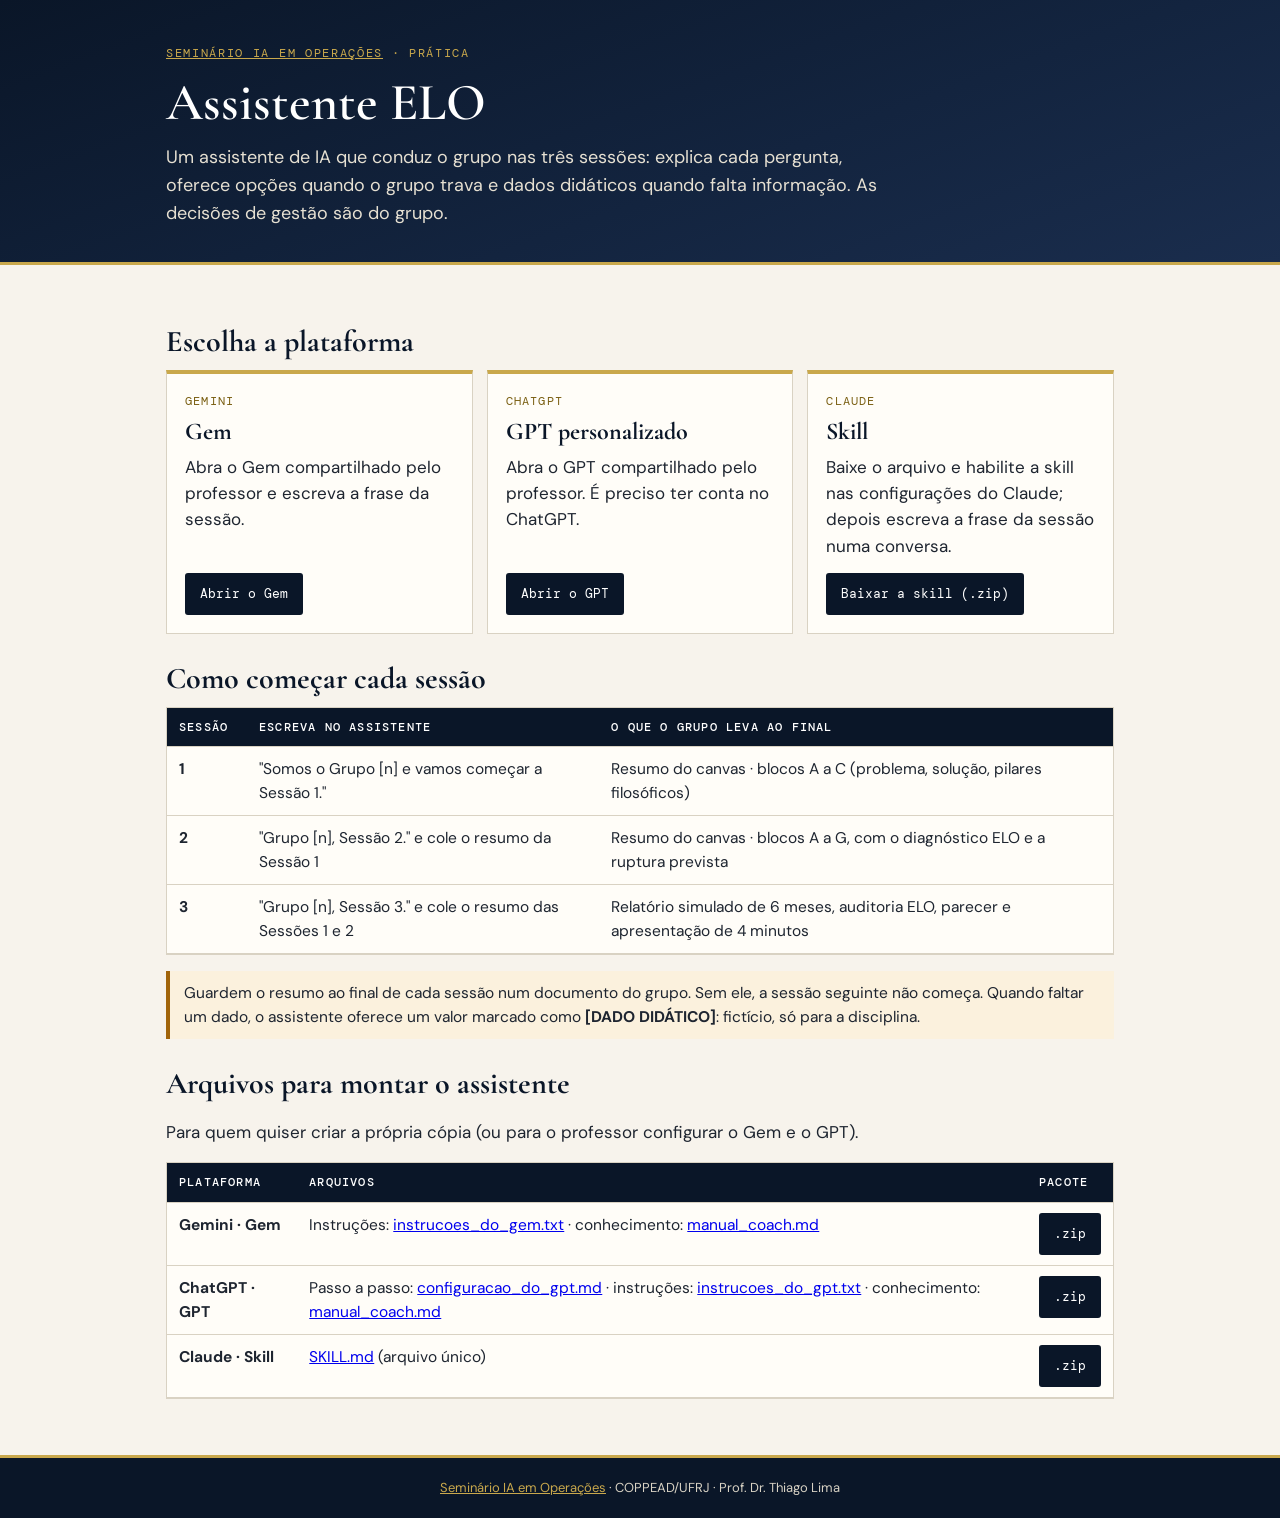
==== assistente/index.html @ 26f053f7 "Publica o site do seminário (início, leituras, mapa, assistente) Co-Authored-By: Claude Opus 5.5 <no" ====
<!DOCTYPE html>
<html lang="pt-BR">
<head>
<meta charset="UTF-8">
<meta name="viewport" content="width=device-width, initial-scale=1.0">
<title>Assistente ELO · Seminário IA em Operações</title>
<link rel="stylesheet" href="https://fonts.googleapis.com/css2?family=Cormorant+Garamond:wght@500;600;700&family=DM+Sans:wght@400;500;700&family=DM+Mono:wght@400;500&display=swap">
<link rel="stylesheet" href="../estilo.css">
</head>
<body>
<header class="hero"><div class="wrap">
  <div class="eyebrow"><a href="../" style="color:inherit">Seminário IA em Operações</a> · Prática</div>
  <h1>Assistente ELO</h1>
  <p>Um assistente de IA que conduz o grupo nas três sessões: explica cada pergunta, oferece opções quando o grupo trava e dados didáticos quando falta informação. As decisões de gestão são do grupo.</p>
</div></header>
<main><div class="wrap">

  <h2>Escolha a plataforma</h2>
  <!-- PROFESSOR: troque "#gem" e "#gpt" pelos links de compartilhamento do Gem e do GPT. -->
  <div class="grid">
    <div class="card"><span class="k">Gemini</span><h3>Gem</h3><p>Abra o Gem compartilhado pelo professor e escreva a frase da sessão.</p><div class="btns"><a class="btn" id="link-gem" href="#gem">Abrir o Gem</a></div></div>
    <div class="card"><span class="k">ChatGPT</span><h3>GPT personalizado</h3><p>Abra o GPT compartilhado pelo professor. É preciso ter conta no ChatGPT.</p><div class="btns"><a class="btn" id="link-gpt" href="#gpt">Abrir o GPT</a></div></div>
    <div class="card"><span class="k">Claude</span><h3>Skill</h3><p>Baixe o arquivo e habilite a skill nas configurações do Claude; depois escreva a frase da sessão numa conversa.</p><div class="btns"><a class="btn" href="elo-ia-operacoes-claude.zip">Baixar a skill (.zip)</a></div></div>
  </div>

  <h2>Como começar cada sessão</h2>
  <div class="tw"><table>
    <thead><tr><th style="width:80px">Sessão</th><th>Escreva no assistente</th><th>O que o grupo leva ao final</th></tr></thead>
    <tbody>
      <tr><td><b>1</b></td><td>"Somos o Grupo [n] e vamos começar a Sessão 1."</td><td>Resumo do canvas · blocos A a C (problema, solução, pilares filosóficos)</td></tr>
      <tr><td><b>2</b></td><td>"Grupo [n], Sessão 2." e cole o resumo da Sessão 1</td><td>Resumo do canvas · blocos A a G, com o diagnóstico ELO e a ruptura prevista</td></tr>
      <tr><td><b>3</b></td><td>"Grupo [n], Sessão 3." e cole o resumo das Sessões 1 e 2</td><td>Relatório simulado de 6 meses, auditoria ELO, parecer e apresentação de 4 minutos</td></tr>
    </tbody>
  </table></div>
  <p class="note">Guardem o resumo ao final de cada sessão num documento do grupo. Sem ele, a sessão seguinte não começa. Quando faltar um dado, o assistente oferece um valor marcado como <b>[DADO DIDÁTICO]</b>: fictício, só para a disciplina.</p>

  <h2>Arquivos para montar o assistente</h2>
  <p>Para quem quiser criar a própria cópia (ou para o professor configurar o Gem e o GPT).</p>
  <div class="tw"><table>
    <thead><tr><th>Plataforma</th><th>Arquivos</th><th>Pacote</th></tr></thead>
    <tbody>
      <tr><td><b>Gemini · Gem</b></td><td>Instruções: <a href="instrucoes_do_gem.txt">instrucoes_do_gem.txt</a> · conhecimento: <a href="manual_coach.md">manual_coach.md</a></td><td><a class="btn" href="assistente-elo-gem.zip">.zip</a></td></tr>
      <tr><td><b>ChatGPT · GPT</b></td><td>Passo a passo: <a href="configuracao_do_gpt.md">configuracao_do_gpt.md</a> · instruções: <a href="instrucoes_do_gpt.txt">instrucoes_do_gpt.txt</a> · conhecimento: <a href="manual_coach.md">manual_coach.md</a></td><td><a class="btn" href="assistente-elo-gpt.zip">.zip</a></td></tr>
      <tr><td><b>Claude · Skill</b></td><td><a href="SKILL.md">SKILL.md</a> (arquivo único)</td><td><a class="btn" href="elo-ia-operacoes-claude.zip">.zip</a></td></tr>
    </tbody>
  </table></div>
</div></main>
<footer><div class="wrap"><a href="../">Seminário IA em Operações</a> · COPPEAD/UFRJ · Prof. Dr. Thiago Lima</div></footer>
</body>
</html>
---- estilo.css ----
/* Seminário IA em Operações · estilo comum das páginas do repositório (alto contraste) */
:root{
  --navy:#0a1628; --navy2:#13243f; --gold:#c9a84c; --gold-dk:#7a5f12; --cream:#f7f3ec; --paper:#fffdf8;
  --ink:#1e2530; --ink-2:#3c4352; --line:#d9d2c3;
  --disp:"Cormorant Garamond",Georgia,"Times New Roman",serif;
  --body:"DM Sans","Segoe UI",Calibri,Arial,sans-serif;
  --mono:"DM Mono",Consolas,monospace;
}
*{box-sizing:border-box}
body{margin:0;background:var(--cream);color:var(--ink);font-family:var(--body);font-size:17px;line-height:1.55}
.wrap{max-width:980px;margin:0 auto;padding-left:max(16px,env(safe-area-inset-left,0px));padding-right:max(16px,env(safe-area-inset-right,0px))}
.hero{background:linear-gradient(160deg,#0a1628 0%,#13243f 60%,#1a2d4d 100%);color:#fff;padding-block:44px 34px;border-bottom:3px solid var(--gold)}
.eyebrow{font-family:var(--mono);font-size:12px;letter-spacing:.14em;text-transform:uppercase;color:var(--gold-dk)}
.hero .eyebrow{color:var(--gold)}
h1,h2,h3{font-family:var(--disp);color:var(--navy);line-height:1.15;margin:0;text-wrap:balance}
.hero h1{color:#fff;font-size:clamp(32px,5vw,52px);font-weight:600;margin-top:10px}
.hero p{color:#e6e0d2;font-size:18px;max-width:62ch;margin:12px 0 0}
main{padding-block:32px 56px}
h2{font-size:30px;margin:28px 0 10px}
.grid{display:grid;gap:14px;grid-template-columns:repeat(auto-fit,minmax(260px,1fr))}
.card{background:var(--paper);border:1px solid var(--line);border-top:4px solid var(--gold);padding:18px;display:flex;flex-direction:column;gap:8px;min-width:0}
.card h3{font-size:24px}
.card .k{font-family:var(--mono);font-size:12px;letter-spacing:.1em;text-transform:uppercase;color:var(--gold-dk)}
.card p{margin:0}
.btns{display:flex;flex-wrap:wrap;gap:8px;margin-top:auto;padding-top:6px}
.btn{display:inline-block;font-family:var(--mono);font-size:13px;text-decoration:none;background:var(--navy);color:#fff;padding:9px 13px;border-radius:3px;border:2px solid var(--navy)}
.btn:hover,.btn:focus-visible{background:var(--gold);color:var(--navy);border-color:var(--gold);outline:none}
.btn.ghost{background:transparent;color:var(--navy)}
.note{background:#fbf1dd;border-left:4px solid #a1640a;padding:10px 14px;margin:16px 0;font-size:15.5px}
table{border-collapse:collapse;width:100%;background:var(--paper);font-size:15.5px}
.tw{overflow-x:auto;border:1px solid var(--line);margin-top:10px}
th,td{text-align:left;vertical-align:top;padding:10px 12px;border-bottom:1px solid var(--line)}
th{background:var(--navy);color:#fff;font-family:var(--mono);font-size:12px;letter-spacing:.1em;text-transform:uppercase;font-weight:500}
code{font-family:var(--mono);font-size:14px;background:#efe9dc;padding:1px 5px;border-radius:2px}
footer{background:var(--navy);color:#d8d2c4;padding-block:20px;font-size:13px;text-align:center;border-top:3px solid var(--gold)}
footer a{color:var(--gold)}
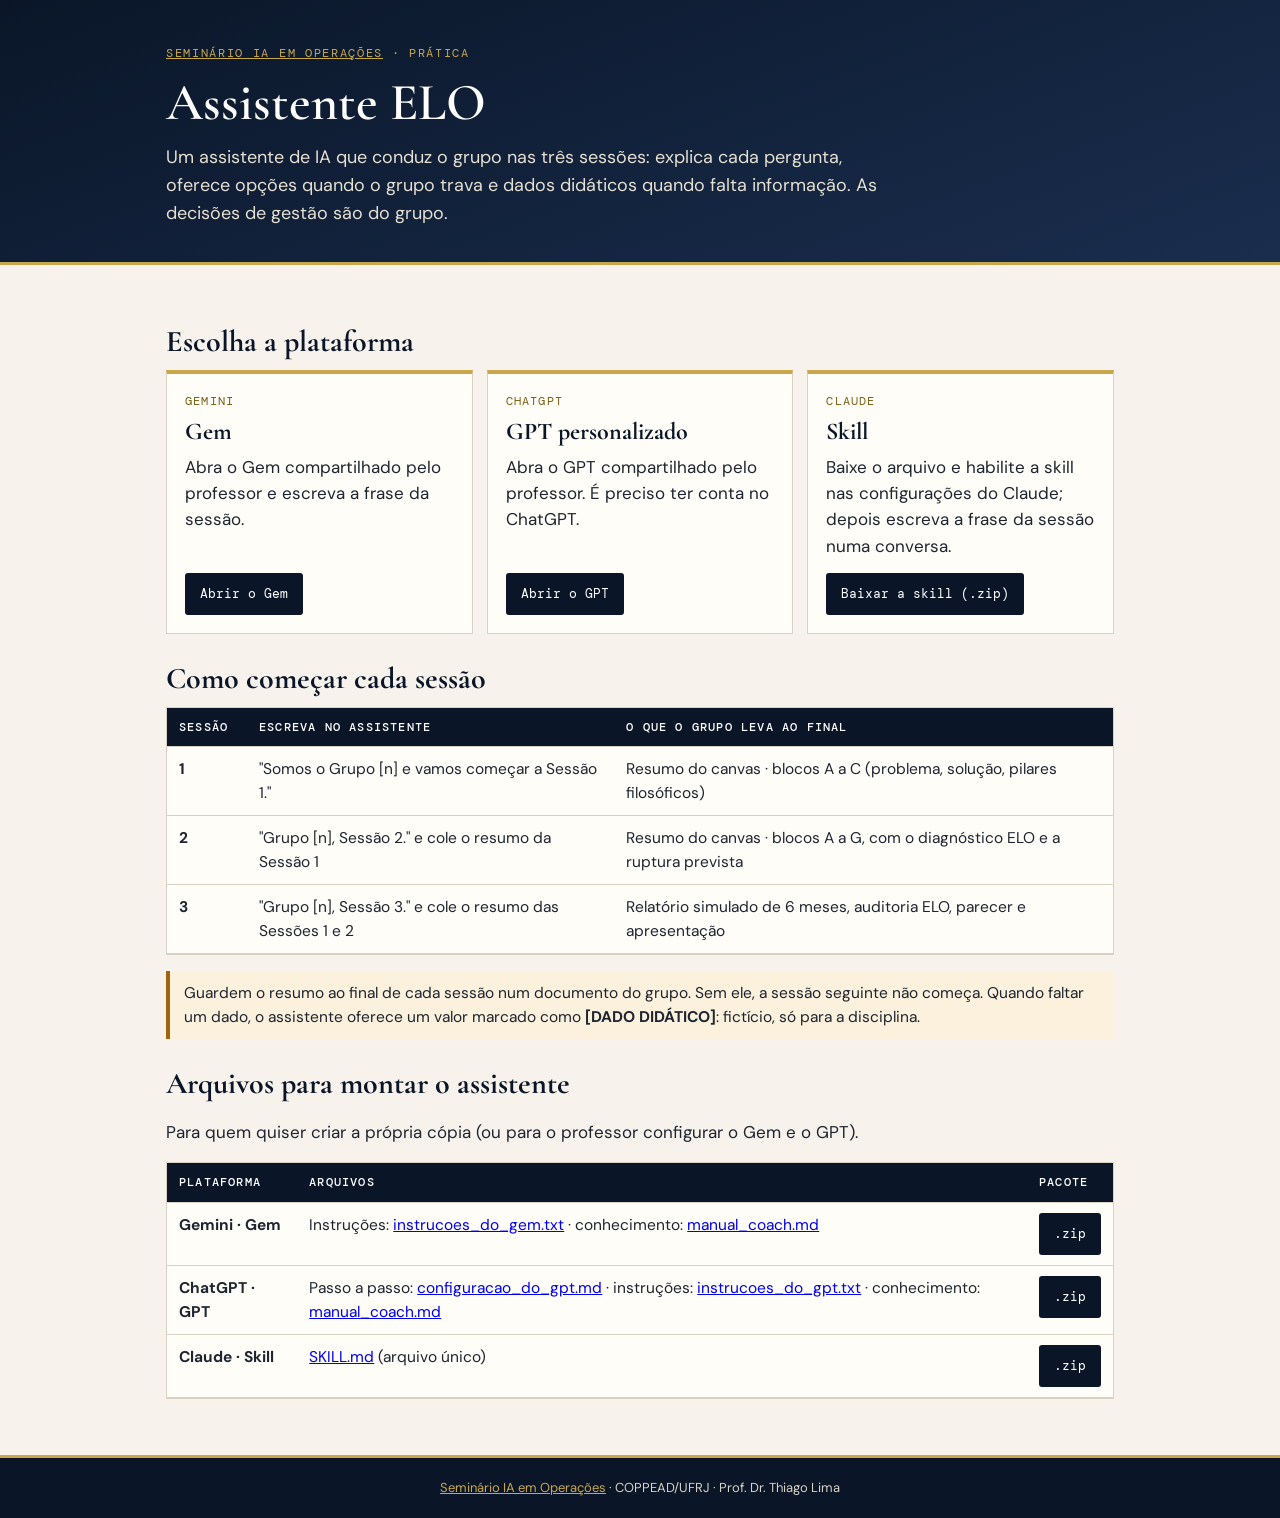
==== commit 135365e0: "Remove o tempo fixo de 4 minutos da apresentação (definido pelo professor) Co-Authored-By: Claude Op" ====
--- a/assistente/index.html
+++ b/assistente/index.html
@@ -29,7 +29,7 @@
     <tbody>
       <tr><td><b>1</b></td><td>"Somos o Grupo [n] e vamos começar a Sessão 1."</td><td>Resumo do canvas · blocos A a C (problema, solução, pilares filosóficos)</td></tr>
       <tr><td><b>2</b></td><td>"Grupo [n], Sessão 2." e cole o resumo da Sessão 1</td><td>Resumo do canvas · blocos A a G, com o diagnóstico ELO e a ruptura prevista</td></tr>
-      <tr><td><b>3</b></td><td>"Grupo [n], Sessão 3." e cole o resumo das Sessões 1 e 2</td><td>Relatório simulado de 6 meses, auditoria ELO, parecer e apresentação de 4 minutos</td></tr>
+      <tr><td><b>3</b></td><td>"Grupo [n], Sessão 3." e cole o resumo das Sessões 1 e 2</td><td>Relatório simulado de 6 meses, auditoria ELO, parecer e apresentação</td></tr>
     </tbody>
   </table></div>
   <p class="note">Guardem o resumo ao final de cada sessão num documento do grupo. Sem ele, a sessão seguinte não começa. Quando faltar um dado, o assistente oferece um valor marcado como <b>[DADO DIDÁTICO]</b>: fictício, só para a disciplina.</p>
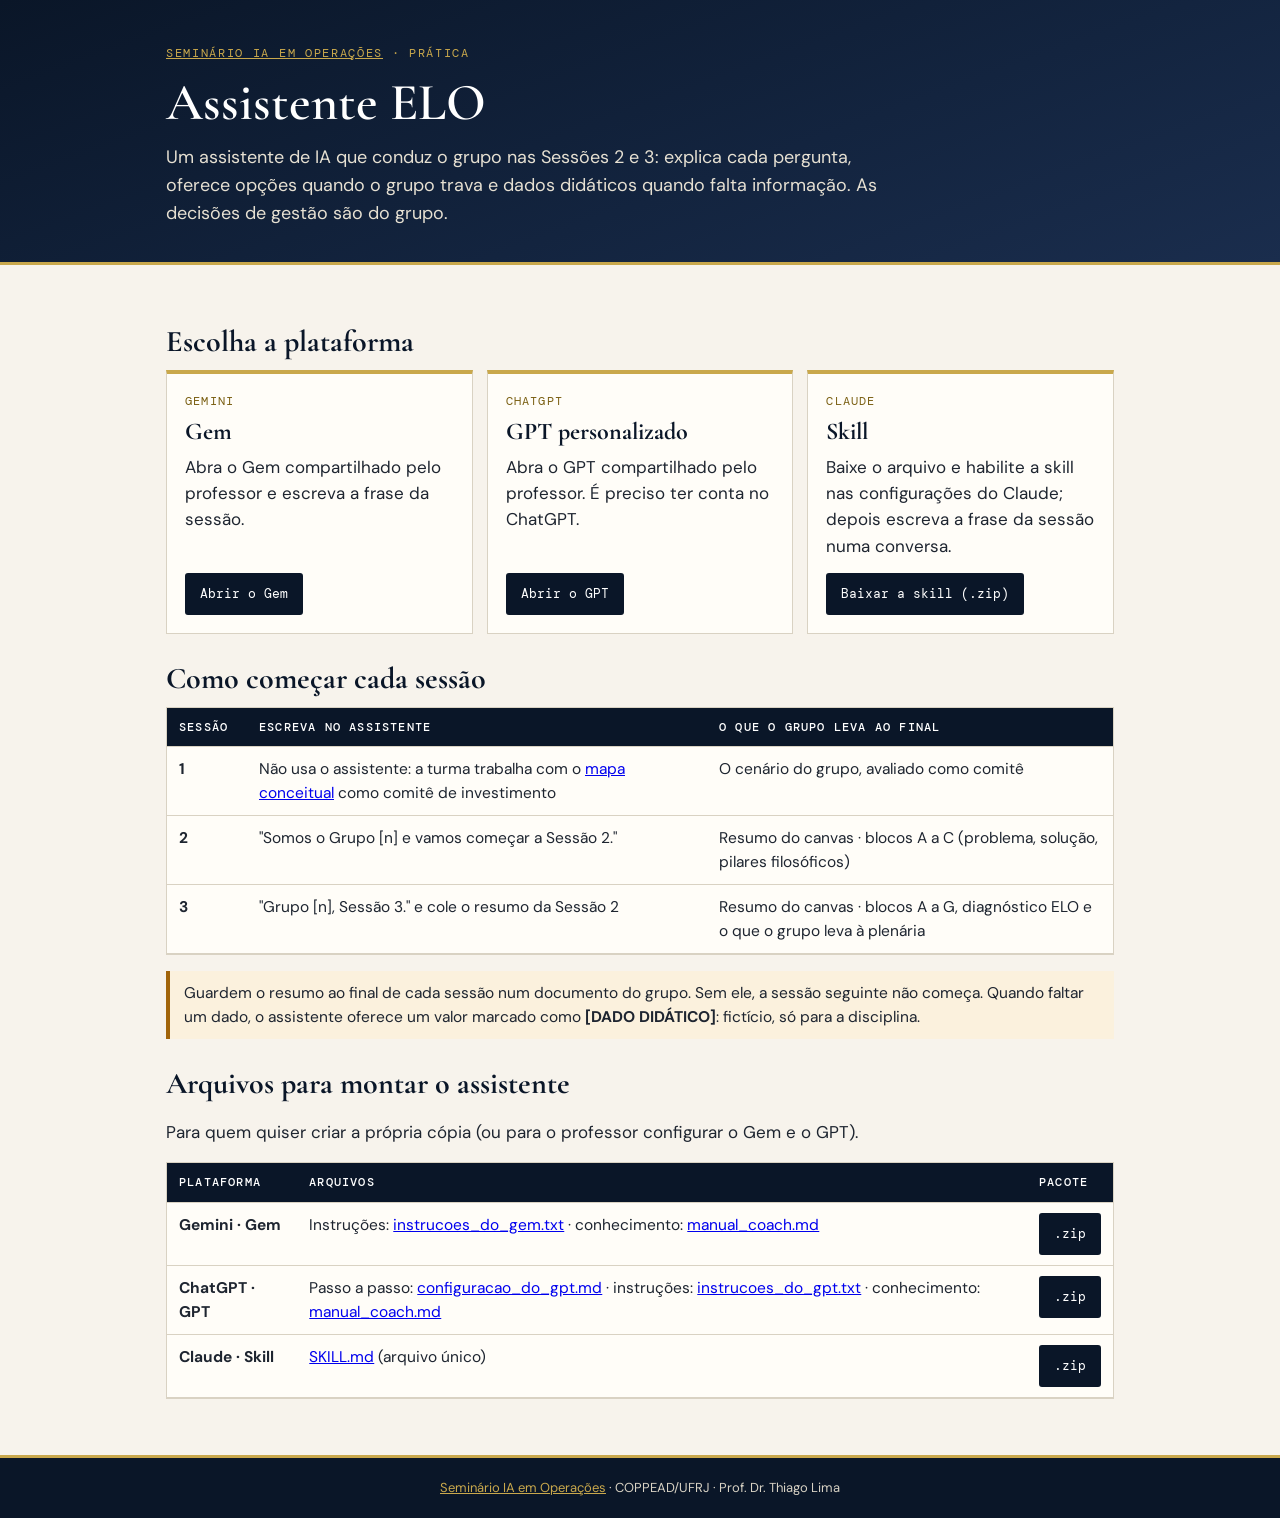
==== commit d8b0f88f: "Reestrutura o seminário: S1 aplicações, S2 filosofia, S3 evidência e ELO antes de comprar Leituras 1" ====
--- a/assistente/index.html
+++ b/assistente/index.html
@@ -11,7 +11,7 @@
 <header class="hero"><div class="wrap">
   <div class="eyebrow"><a href="../" style="color:inherit">Seminário IA em Operações</a> · Prática</div>
   <h1>Assistente ELO</h1>
-  <p>Um assistente de IA que conduz o grupo nas três sessões: explica cada pergunta, oferece opções quando o grupo trava e dados didáticos quando falta informação. As decisões de gestão são do grupo.</p>
+  <p>Um assistente de IA que conduz o grupo nas Sessões 2 e 3: explica cada pergunta, oferece opções quando o grupo trava e dados didáticos quando falta informação. As decisões de gestão são do grupo.</p>
 </div></header>
 <main><div class="wrap">
 
@@ -27,9 +27,9 @@
   <div class="tw"><table>
     <thead><tr><th style="width:80px">Sessão</th><th>Escreva no assistente</th><th>O que o grupo leva ao final</th></tr></thead>
     <tbody>
-      <tr><td><b>1</b></td><td>"Somos o Grupo [n] e vamos começar a Sessão 1."</td><td>Resumo do canvas · blocos A a C (problema, solução, pilares filosóficos)</td></tr>
-      <tr><td><b>2</b></td><td>"Grupo [n], Sessão 2." e cole o resumo da Sessão 1</td><td>Resumo do canvas · blocos A a G, com o diagnóstico ELO e a ruptura prevista</td></tr>
-      <tr><td><b>3</b></td><td>"Grupo [n], Sessão 3." e cole o resumo das Sessões 1 e 2</td><td>Relatório simulado de 6 meses, auditoria ELO, parecer e apresentação</td></tr>
+      <tr><td><b>1</b></td><td>Não usa o assistente: a turma trabalha com o <a href="../mapa/">mapa conceitual</a> como comitê de investimento</td><td>O cenário do grupo, avaliado como comitê</td></tr>
+      <tr><td><b>2</b></td><td>"Somos o Grupo [n] e vamos começar a Sessão 2."</td><td>Resumo do canvas · blocos A a C (problema, solução, pilares filosóficos)</td></tr>
+      <tr><td><b>3</b></td><td>"Grupo [n], Sessão 3." e cole o resumo da Sessão 2</td><td>Resumo do canvas · blocos A a G, diagnóstico ELO e o que o grupo leva à plenária</td></tr>
     </tbody>
   </table></div>
   <p class="note">Guardem o resumo ao final de cada sessão num documento do grupo. Sem ele, a sessão seguinte não começa. Quando faltar um dado, o assistente oferece um valor marcado como <b>[DADO DIDÁTICO]</b>: fictício, só para a disciplina.</p>
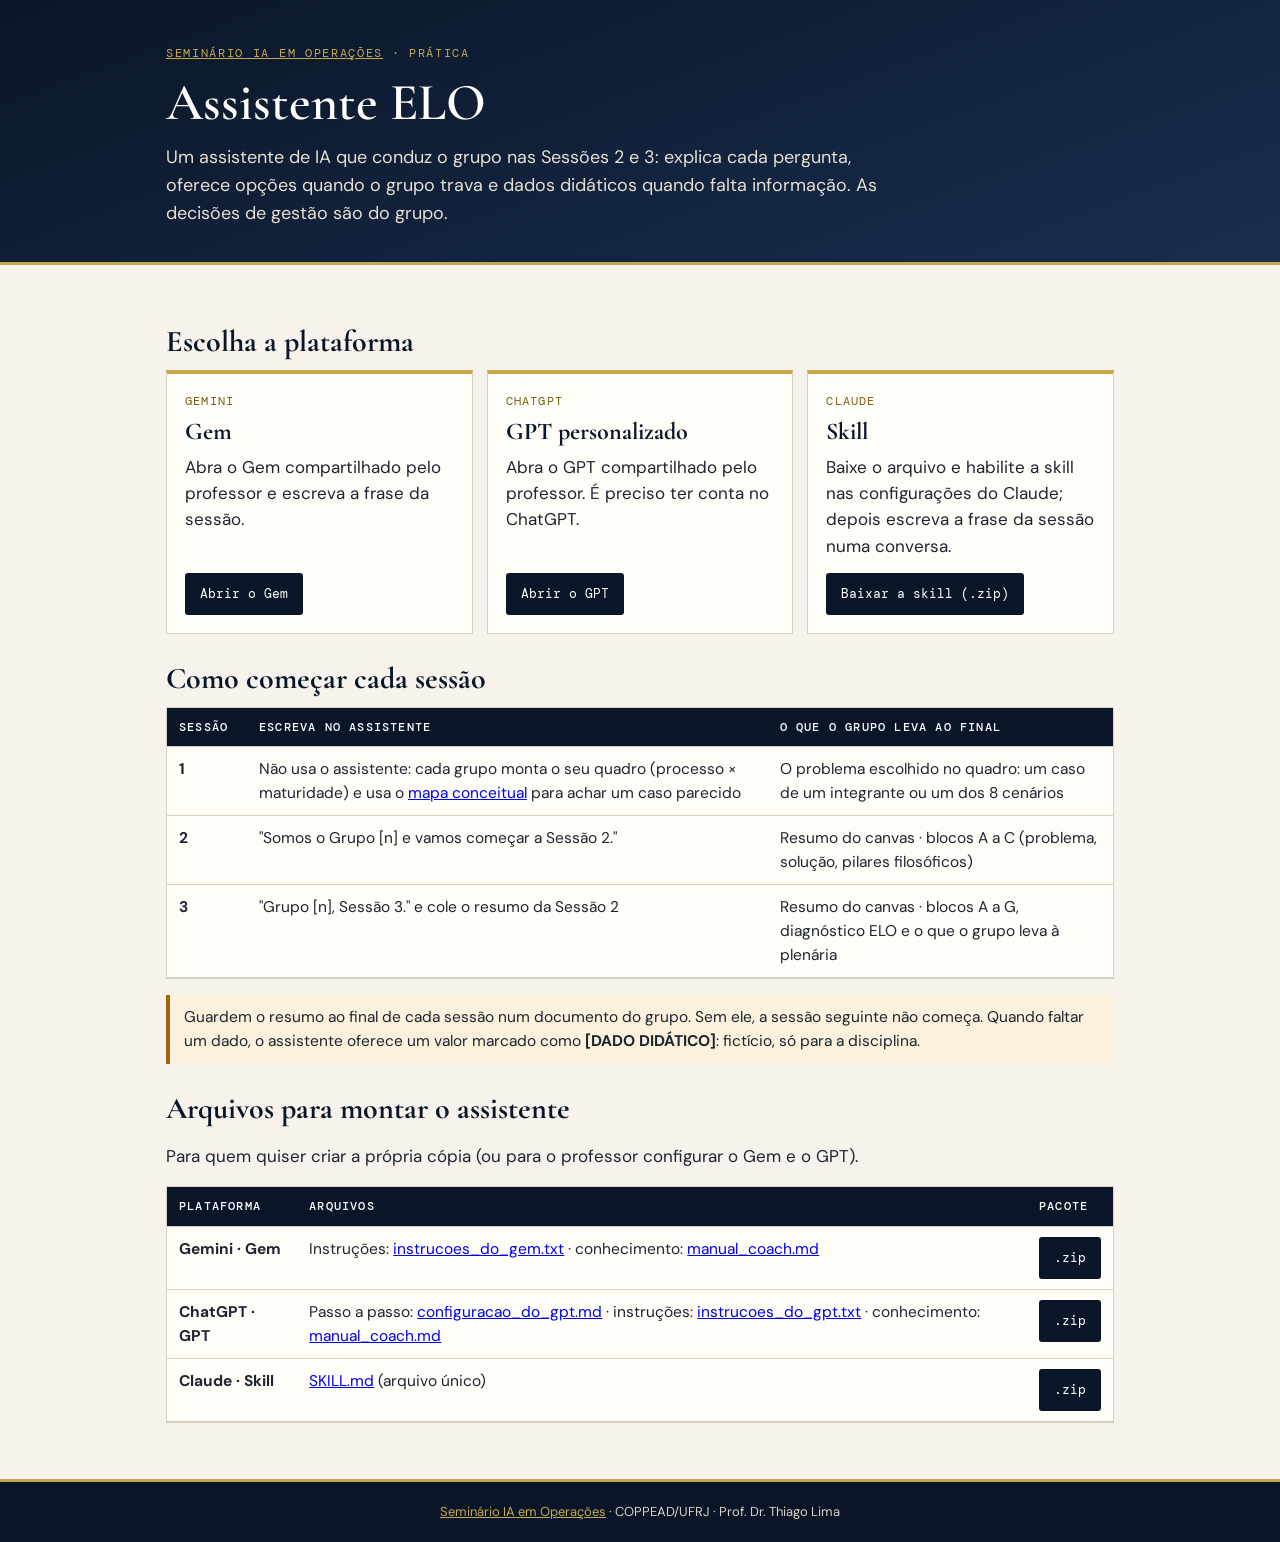
==== commit 40daaa94: "Sessão 1: Mapa da IA na sua empresa substitui o comitê de investimento Leituras 1–3, página do assis" ====
--- a/assistente/index.html
+++ b/assistente/index.html
@@ -27,7 +27,7 @@
   <div class="tw"><table>
     <thead><tr><th style="width:80px">Sessão</th><th>Escreva no assistente</th><th>O que o grupo leva ao final</th></tr></thead>
     <tbody>
-      <tr><td><b>1</b></td><td>Não usa o assistente: a turma trabalha com o <a href="../mapa/">mapa conceitual</a> como comitê de investimento</td><td>O cenário do grupo, avaliado como comitê</td></tr>
+      <tr><td><b>1</b></td><td>Não usa o assistente: cada grupo monta o seu quadro (processo × maturidade) e usa o <a href="../mapa/">mapa conceitual</a> para achar um caso parecido</td><td>O problema escolhido no quadro: um caso de um integrante ou um dos 8 cenários</td></tr>
       <tr><td><b>2</b></td><td>"Somos o Grupo [n] e vamos começar a Sessão 2."</td><td>Resumo do canvas · blocos A a C (problema, solução, pilares filosóficos)</td></tr>
       <tr><td><b>3</b></td><td>"Grupo [n], Sessão 3." e cole o resumo da Sessão 2</td><td>Resumo do canvas · blocos A a G, diagnóstico ELO e o que o grupo leva à plenária</td></tr>
     </tbody>
